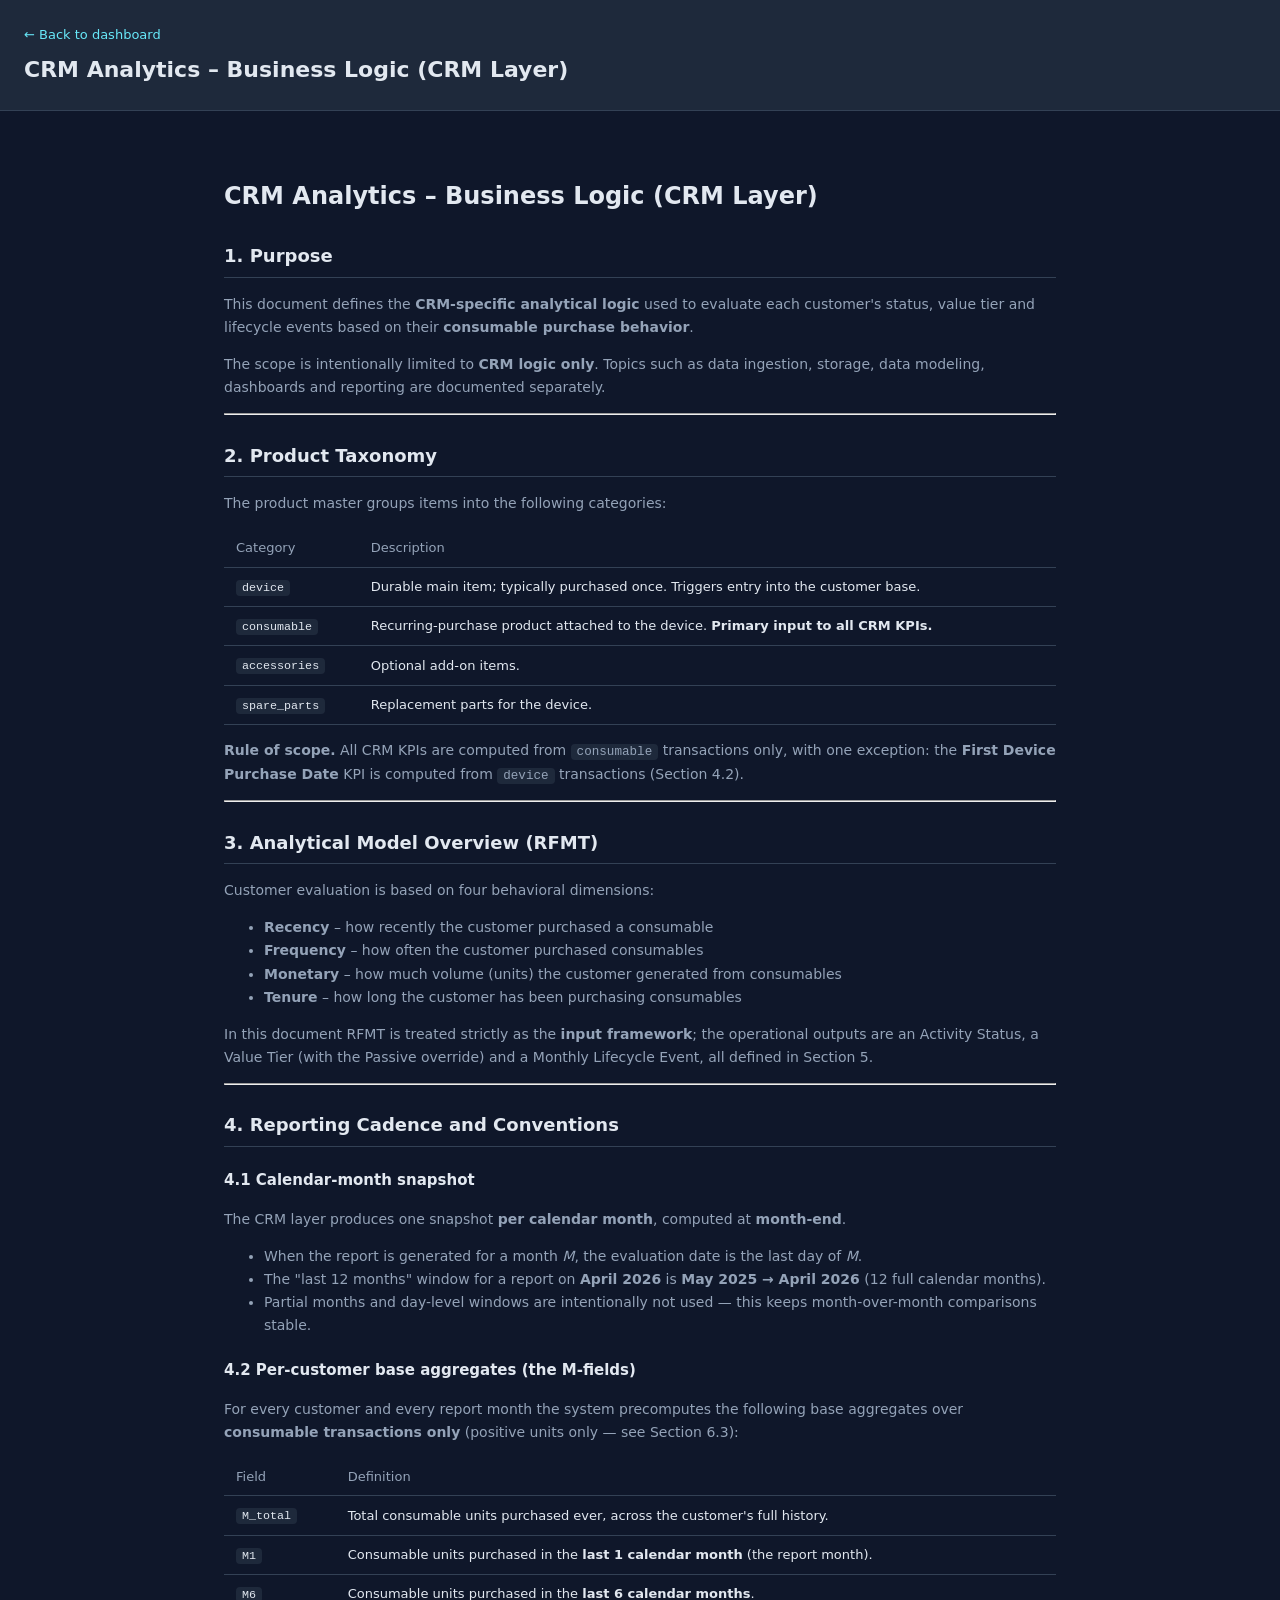
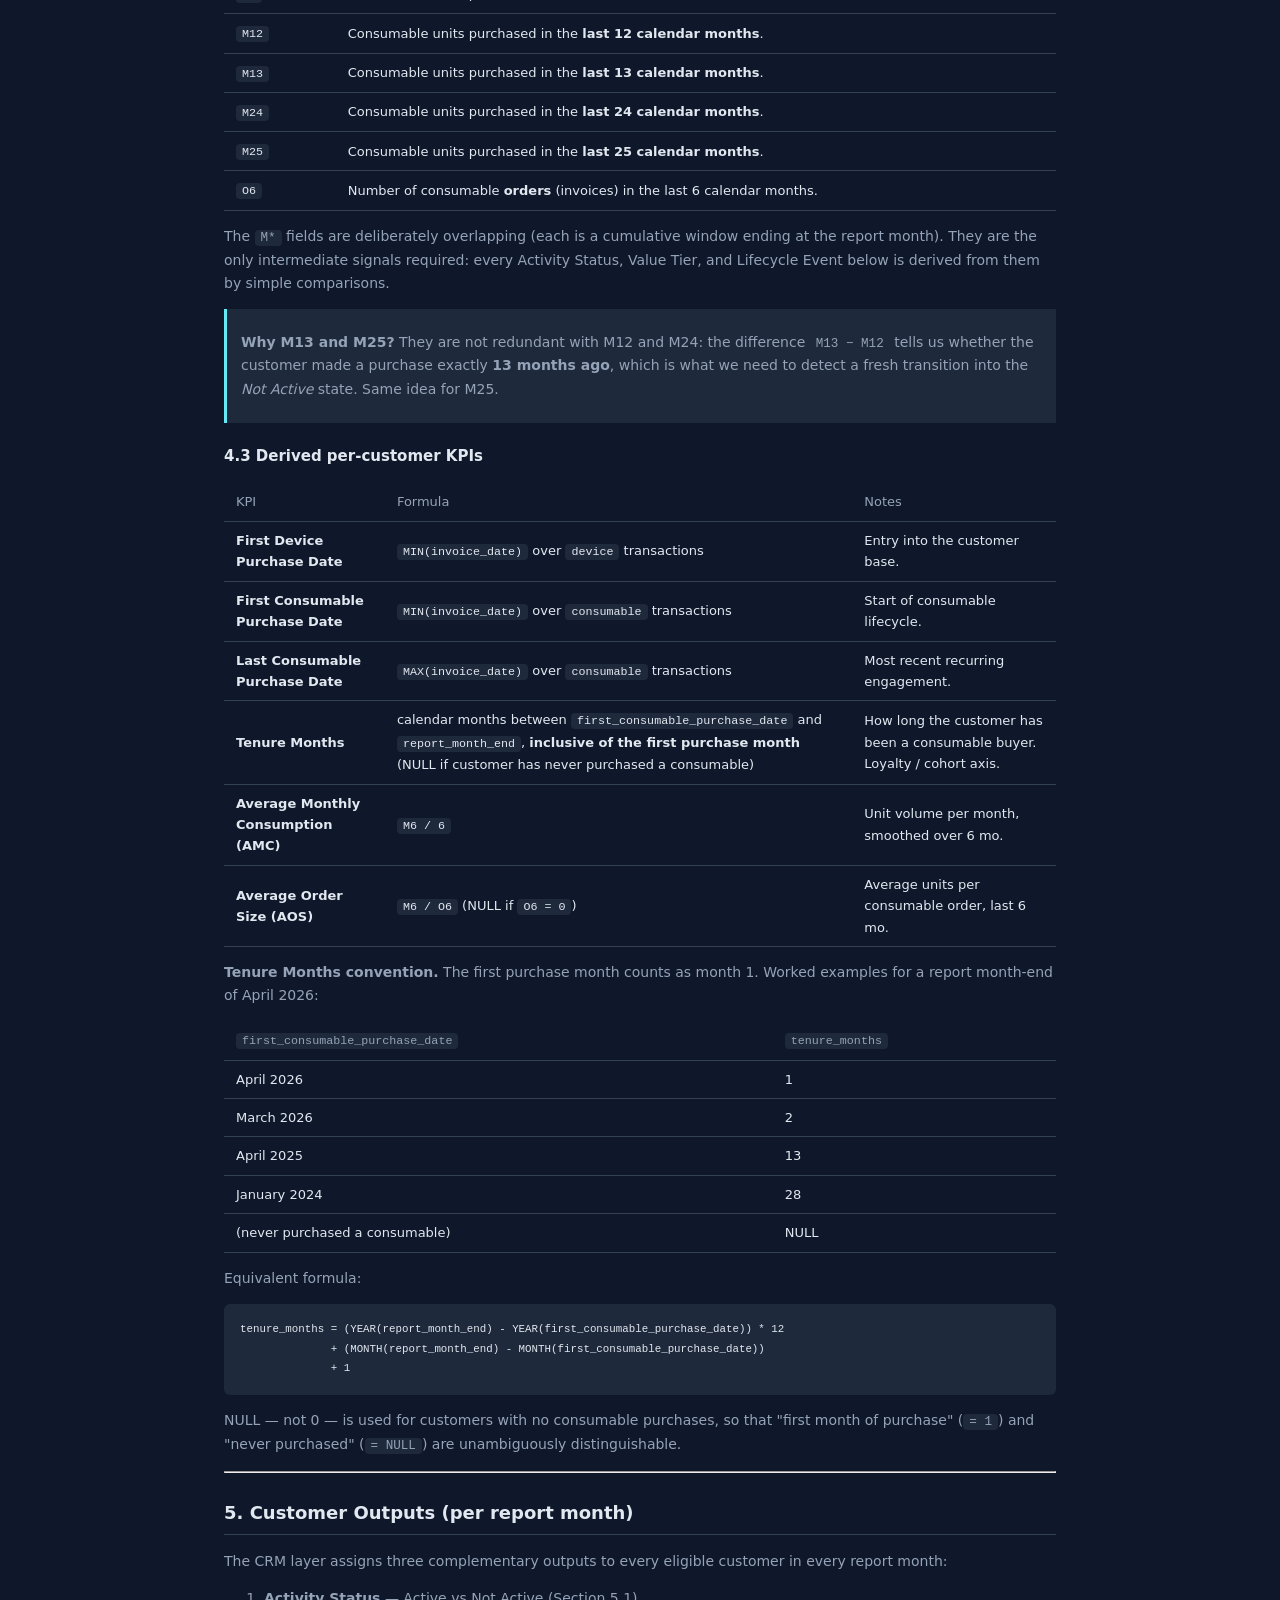
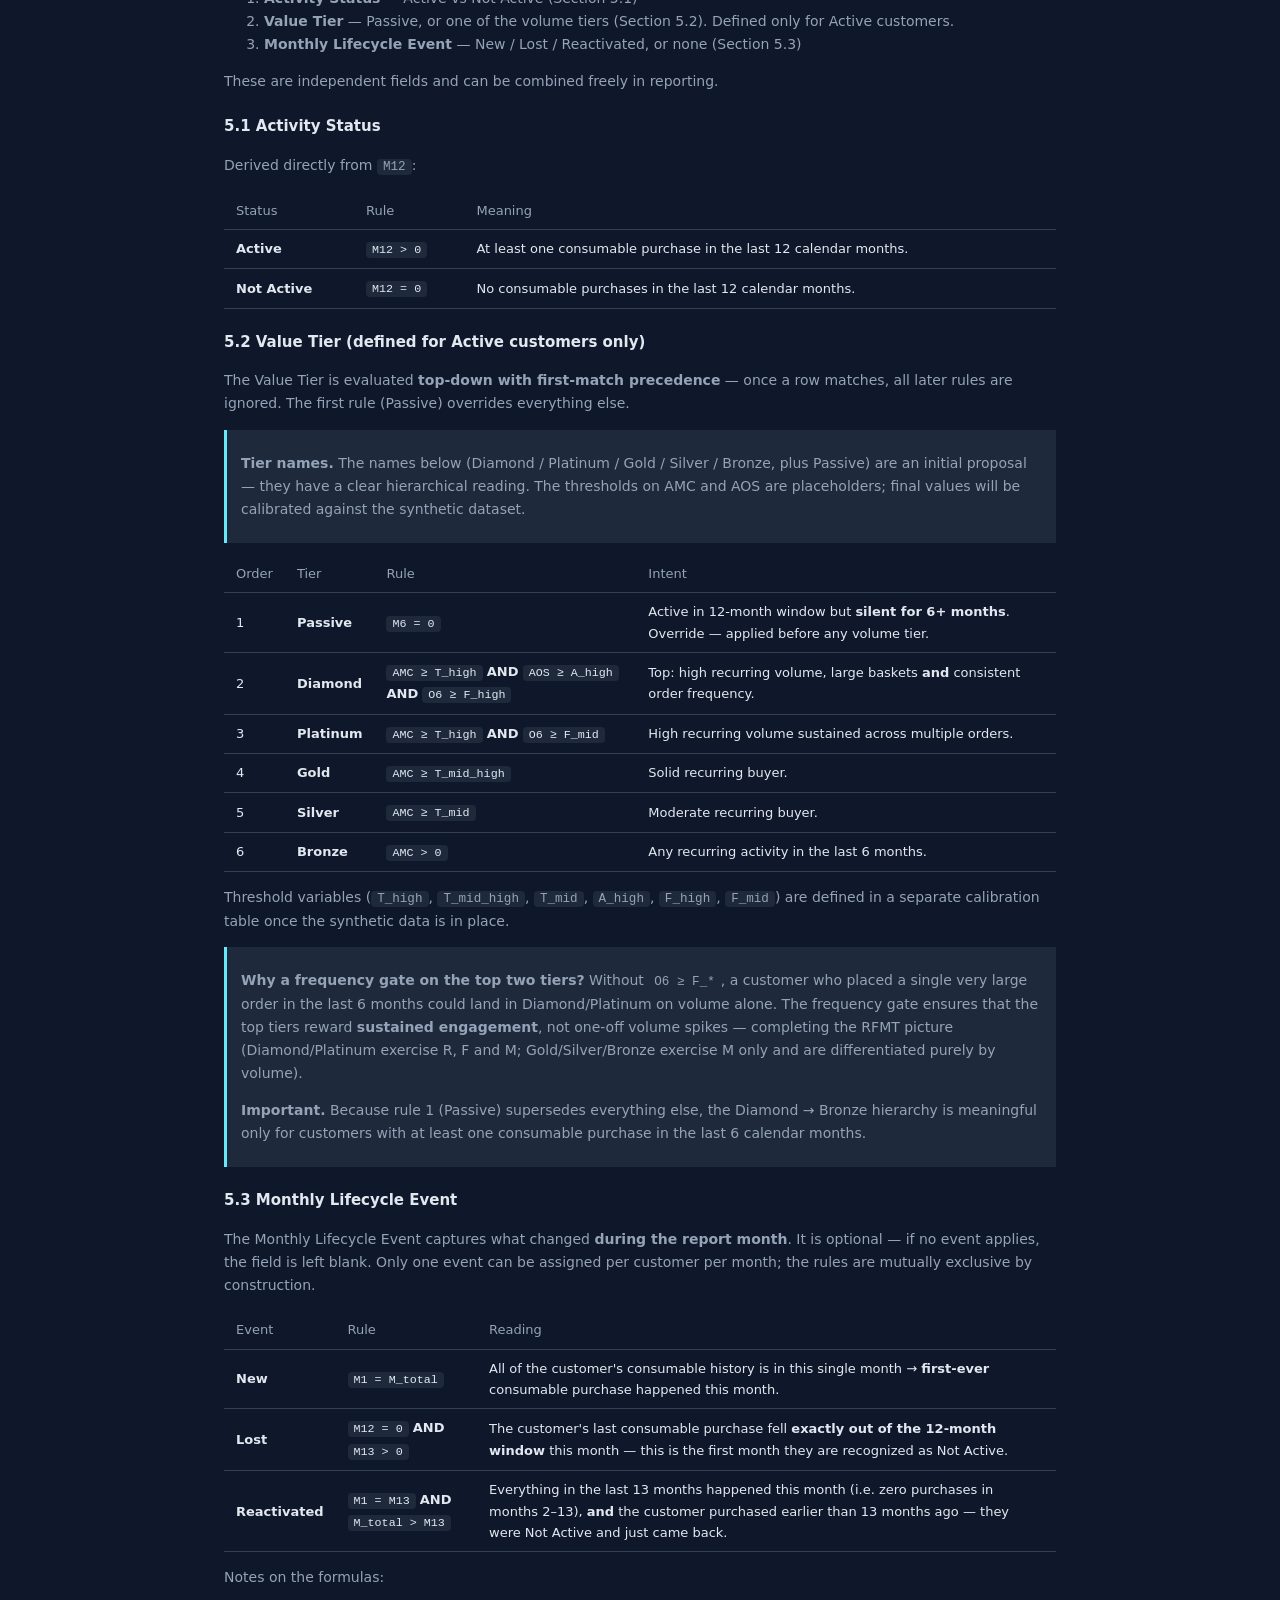
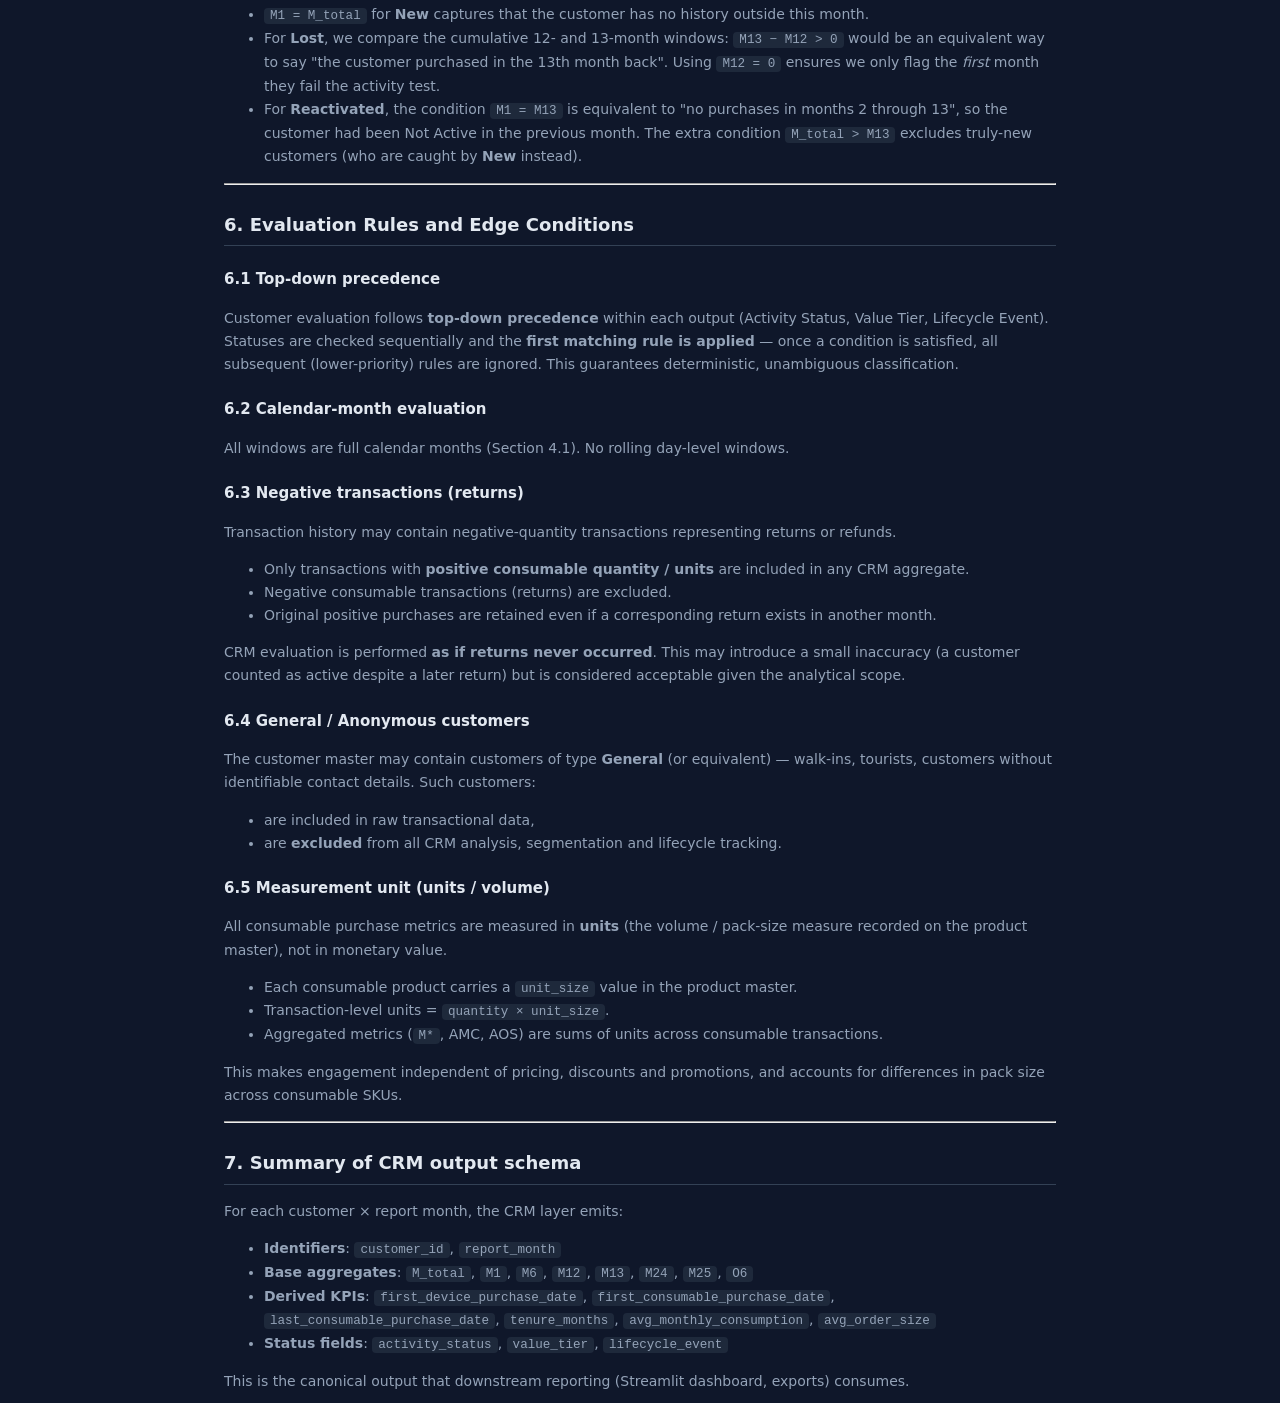
==== docs/specs/crm_calculation_logic.html @ df9268ca "site: replace Streamlit with a static GitHub Pages dashboard Reframes the showcase around a self-con" ====
<!doctype html>
<html lang="en">
<head>
<meta charset="utf-8">
<title>CRM Analytics – Business Logic (CRM Layer) — CRM Analytics Showcase</title>
<link rel="stylesheet" href="../assets/css/style.css">
</head>
<body class="docs-page">
<header class="docs-header">
  <a href="../index.html" class="back-link">&larr; Back to dashboard</a>
  <h1>CRM Analytics – Business Logic (CRM Layer)</h1>
</header>
<main class="docs-body">
<h1 id="crm-analytics-business-logic-crm-layer">CRM Analytics – Business Logic (CRM Layer)</h1>
<h2 id="1-purpose">1. Purpose</h2>
<p>This document defines the <strong>CRM-specific analytical logic</strong> used to evaluate each customer's status, value tier and lifecycle events based on their <strong>consumable purchase behavior</strong>.</p>
<p>The scope is intentionally limited to <strong>CRM logic only</strong>. Topics such as data ingestion, storage, data modeling, dashboards and reporting are documented separately.</p>
<hr />
<h2 id="2-product-taxonomy">2. Product Taxonomy</h2>
<p>The product master groups items into the following categories:</p>
<table>
<thead>
<tr>
<th>Category</th>
<th>Description</th>
</tr>
</thead>
<tbody>
<tr>
<td><code>device</code></td>
<td>Durable main item; typically purchased once. Triggers entry into the customer base.</td>
</tr>
<tr>
<td><code>consumable</code></td>
<td>Recurring-purchase product attached to the device. <strong>Primary input to all CRM KPIs.</strong></td>
</tr>
<tr>
<td><code>accessories</code></td>
<td>Optional add-on items.</td>
</tr>
<tr>
<td><code>spare_parts</code></td>
<td>Replacement parts for the device.</td>
</tr>
</tbody>
</table>
<p><strong>Rule of scope.</strong> All CRM KPIs are computed from <code>consumable</code> transactions only, with one exception: the <strong>First Device Purchase Date</strong> KPI is computed from <code>device</code> transactions (Section 4.2).</p>
<hr />
<h2 id="3-analytical-model-overview-rfmt">3. Analytical Model Overview (RFMT)</h2>
<p>Customer evaluation is based on four behavioral dimensions:</p>
<ul>
<li><strong>Recency</strong> – how recently the customer purchased a consumable</li>
<li><strong>Frequency</strong> – how often the customer purchased consumables</li>
<li><strong>Monetary</strong> – how much volume (units) the customer generated from consumables</li>
<li><strong>Tenure</strong> – how long the customer has been purchasing consumables</li>
</ul>
<p>In this document RFMT is treated strictly as the <strong>input framework</strong>; the operational outputs are an Activity Status, a Value Tier (with the Passive override) and a Monthly Lifecycle Event, all defined in Section 5.</p>
<hr />
<h2 id="4-reporting-cadence-and-conventions">4. Reporting Cadence and Conventions</h2>
<h3 id="41-calendar-month-snapshot">4.1 Calendar-month snapshot</h3>
<p>The CRM layer produces one snapshot <strong>per calendar month</strong>, computed at <strong>month-end</strong>.</p>
<ul>
<li>When the report is generated for a month <em>M</em>, the evaluation date is the last day of <em>M</em>.</li>
<li>The "last 12 months" window for a report on <strong>April 2026</strong> is <strong>May 2025 → April 2026</strong> (12 full calendar months).</li>
<li>Partial months and day-level windows are intentionally not used — this keeps month-over-month comparisons stable.</li>
</ul>
<h3 id="42-per-customer-base-aggregates-the-m-fields">4.2 Per-customer base aggregates (the M-fields)</h3>
<p>For every customer and every report month the system precomputes the following base aggregates over <strong>consumable transactions only</strong> (positive units only — see Section 6.3):</p>
<table>
<thead>
<tr>
<th>Field</th>
<th>Definition</th>
</tr>
</thead>
<tbody>
<tr>
<td><code>M_total</code></td>
<td>Total consumable units purchased ever, across the customer's full history.</td>
</tr>
<tr>
<td><code>M1</code></td>
<td>Consumable units purchased in the <strong>last 1 calendar month</strong> (the report month).</td>
</tr>
<tr>
<td><code>M6</code></td>
<td>Consumable units purchased in the <strong>last 6 calendar months</strong>.</td>
</tr>
<tr>
<td><code>M12</code></td>
<td>Consumable units purchased in the <strong>last 12 calendar months</strong>.</td>
</tr>
<tr>
<td><code>M13</code></td>
<td>Consumable units purchased in the <strong>last 13 calendar months</strong>.</td>
</tr>
<tr>
<td><code>M24</code></td>
<td>Consumable units purchased in the <strong>last 24 calendar months</strong>.</td>
</tr>
<tr>
<td><code>M25</code></td>
<td>Consumable units purchased in the <strong>last 25 calendar months</strong>.</td>
</tr>
<tr>
<td><code>O6</code></td>
<td>Number of consumable <strong>orders</strong> (invoices) in the last 6 calendar months.</td>
</tr>
</tbody>
</table>
<p>The <code>M*</code> fields are deliberately overlapping (each is a cumulative window ending at the report month). They are the only intermediate signals required: every Activity Status, Value Tier, and Lifecycle Event below is derived from them by simple comparisons.</p>
<blockquote>
<p><strong>Why M13 and M25?</strong> They are not redundant with M12 and M24: the difference <code>M13 − M12</code> tells us whether the customer made a purchase exactly <strong>13 months ago</strong>, which is what we need to detect a fresh transition into the <em>Not Active</em> state. Same idea for M25.</p>
</blockquote>
<h3 id="43-derived-per-customer-kpis">4.3 Derived per-customer KPIs</h3>
<table>
<thead>
<tr>
<th>KPI</th>
<th>Formula</th>
<th>Notes</th>
</tr>
</thead>
<tbody>
<tr>
<td><strong>First Device Purchase Date</strong></td>
<td><code>MIN(invoice_date)</code> over <code>device</code> transactions</td>
<td>Entry into the customer base.</td>
</tr>
<tr>
<td><strong>First Consumable Purchase Date</strong></td>
<td><code>MIN(invoice_date)</code> over <code>consumable</code> transactions</td>
<td>Start of consumable lifecycle.</td>
</tr>
<tr>
<td><strong>Last Consumable Purchase Date</strong></td>
<td><code>MAX(invoice_date)</code> over <code>consumable</code> transactions</td>
<td>Most recent recurring engagement.</td>
</tr>
<tr>
<td><strong>Tenure Months</strong></td>
<td>calendar months between <code>first_consumable_purchase_date</code> and <code>report_month_end</code>, <strong>inclusive of the first purchase month</strong> (NULL if customer has never purchased a consumable)</td>
<td>How long the customer has been a consumable buyer. Loyalty / cohort axis.</td>
</tr>
<tr>
<td><strong>Average Monthly Consumption (AMC)</strong></td>
<td><code>M6 / 6</code></td>
<td>Unit volume per month, smoothed over 6 mo.</td>
</tr>
<tr>
<td><strong>Average Order Size (AOS)</strong></td>
<td><code>M6 / O6</code> (NULL if <code>O6 = 0</code>)</td>
<td>Average units per consumable order, last 6 mo.</td>
</tr>
</tbody>
</table>
<p><strong>Tenure Months convention.</strong> The first purchase month counts as month 1. Worked examples for a report month-end of April 2026:</p>
<table>
<thead>
<tr>
<th><code>first_consumable_purchase_date</code></th>
<th><code>tenure_months</code></th>
</tr>
</thead>
<tbody>
<tr>
<td>April 2026</td>
<td>1</td>
</tr>
<tr>
<td>March 2026</td>
<td>2</td>
</tr>
<tr>
<td>April 2025</td>
<td>13</td>
</tr>
<tr>
<td>January 2024</td>
<td>28</td>
</tr>
<tr>
<td>(never purchased a consumable)</td>
<td>NULL</td>
</tr>
</tbody>
</table>
<p>Equivalent formula:</p>
<pre><code>tenure_months = (YEAR(report_month_end) - YEAR(first_consumable_purchase_date)) * 12
              + (MONTH(report_month_end) - MONTH(first_consumable_purchase_date))
              + 1
</code></pre>
<p>NULL — not 0 — is used for customers with no consumable purchases, so that "first month of purchase" (<code>= 1</code>) and "never purchased" (<code>= NULL</code>) are unambiguously distinguishable.</p>
<hr />
<h2 id="5-customer-outputs-per-report-month">5. Customer Outputs (per report month)</h2>
<p>The CRM layer assigns three complementary outputs to every eligible customer in every report month:</p>
<ol>
<li><strong>Activity Status</strong> — Active vs Not Active (Section 5.1)</li>
<li><strong>Value Tier</strong> — Passive, or one of the volume tiers (Section 5.2). Defined only for Active customers.</li>
<li><strong>Monthly Lifecycle Event</strong> — New / Lost / Reactivated, or none (Section 5.3)</li>
</ol>
<p>These are independent fields and can be combined freely in reporting.</p>
<h3 id="51-activity-status">5.1 Activity Status</h3>
<p>Derived directly from <code>M12</code>:</p>
<table>
<thead>
<tr>
<th>Status</th>
<th>Rule</th>
<th>Meaning</th>
</tr>
</thead>
<tbody>
<tr>
<td><strong>Active</strong></td>
<td><code>M12 &gt; 0</code></td>
<td>At least one consumable purchase in the last 12 calendar months.</td>
</tr>
<tr>
<td><strong>Not Active</strong></td>
<td><code>M12 = 0</code></td>
<td>No consumable purchases in the last 12 calendar months.</td>
</tr>
</tbody>
</table>
<h3 id="52-value-tier-defined-for-active-customers-only">5.2 Value Tier (defined for Active customers only)</h3>
<p>The Value Tier is evaluated <strong>top-down with first-match precedence</strong> — once a row matches, all later rules are ignored. The first rule (Passive) overrides everything else.</p>
<blockquote>
<p><strong>Tier names.</strong> The names below (Diamond / Platinum / Gold / Silver / Bronze, plus Passive) are an initial proposal — they have a clear hierarchical reading. The thresholds on AMC and AOS are placeholders; final values will be calibrated against the synthetic dataset.</p>
</blockquote>
<table>
<thead>
<tr>
<th>Order</th>
<th>Tier</th>
<th>Rule</th>
<th>Intent</th>
</tr>
</thead>
<tbody>
<tr>
<td>1</td>
<td><strong>Passive</strong></td>
<td><code>M6 = 0</code></td>
<td>Active in 12-month window but <strong>silent for 6+ months</strong>. Override — applied before any volume tier.</td>
</tr>
<tr>
<td>2</td>
<td><strong>Diamond</strong></td>
<td><code>AMC ≥ T_high</code> <strong>AND</strong> <code>AOS ≥ A_high</code> <strong>AND</strong> <code>O6 ≥ F_high</code></td>
<td>Top: high recurring volume, large baskets <strong>and</strong> consistent order frequency.</td>
</tr>
<tr>
<td>3</td>
<td><strong>Platinum</strong></td>
<td><code>AMC ≥ T_high</code> <strong>AND</strong> <code>O6 ≥ F_mid</code></td>
<td>High recurring volume sustained across multiple orders.</td>
</tr>
<tr>
<td>4</td>
<td><strong>Gold</strong></td>
<td><code>AMC ≥ T_mid_high</code></td>
<td>Solid recurring buyer.</td>
</tr>
<tr>
<td>5</td>
<td><strong>Silver</strong></td>
<td><code>AMC ≥ T_mid</code></td>
<td>Moderate recurring buyer.</td>
</tr>
<tr>
<td>6</td>
<td><strong>Bronze</strong></td>
<td><code>AMC &gt; 0</code></td>
<td>Any recurring activity in the last 6 months.</td>
</tr>
</tbody>
</table>
<p>Threshold variables (<code>T_high</code>, <code>T_mid_high</code>, <code>T_mid</code>, <code>A_high</code>, <code>F_high</code>, <code>F_mid</code>) are defined in a separate calibration table once the synthetic data is in place.</p>
<blockquote>
<p><strong>Why a frequency gate on the top two tiers?</strong> Without <code>O6 ≥ F_*</code>, a customer who placed a single very large order in the last 6 months could land in Diamond/Platinum on volume alone. The frequency gate ensures that the top tiers reward <strong>sustained engagement</strong>, not one-off volume spikes — completing the RFMT picture (Diamond/Platinum exercise R, F and M; Gold/Silver/Bronze exercise M only and are differentiated purely by volume).</p>
<p><strong>Important.</strong> Because rule 1 (Passive) supersedes everything else, the Diamond → Bronze hierarchy is meaningful only for customers with at least one consumable purchase in the last 6 calendar months.</p>
</blockquote>
<h3 id="53-monthly-lifecycle-event">5.3 Monthly Lifecycle Event</h3>
<p>The Monthly Lifecycle Event captures what changed <strong>during the report month</strong>. It is optional — if no event applies, the field is left blank. Only one event can be assigned per customer per month; the rules are mutually exclusive by construction.</p>
<table>
<thead>
<tr>
<th>Event</th>
<th>Rule</th>
<th>Reading</th>
</tr>
</thead>
<tbody>
<tr>
<td><strong>New</strong></td>
<td><code>M1 = M_total</code></td>
<td>All of the customer's consumable history is in this single month → <strong>first-ever</strong> consumable purchase happened this month.</td>
</tr>
<tr>
<td><strong>Lost</strong></td>
<td><code>M12 = 0</code> <strong>AND</strong> <code>M13 &gt; 0</code></td>
<td>The customer's last consumable purchase fell <strong>exactly out of the 12-month window</strong> this month — this is the first month they are recognized as Not Active.</td>
</tr>
<tr>
<td><strong>Reactivated</strong></td>
<td><code>M1 = M13</code> <strong>AND</strong> <code>M_total &gt; M13</code></td>
<td>Everything in the last 13 months happened this month (i.e. zero purchases in months 2–13), <strong>and</strong> the customer purchased earlier than 13 months ago — they were Not Active and just came back.</td>
</tr>
</tbody>
</table>
<p>Notes on the formulas:</p>
<ul>
<li><code>M1 = M_total</code> for <strong>New</strong> captures that the customer has no history outside this month.</li>
<li>For <strong>Lost</strong>, we compare the cumulative 12- and 13-month windows: <code>M13 − M12 &gt; 0</code> would be an equivalent way to say "the customer purchased in the 13th month back". Using <code>M12 = 0</code> ensures we only flag the <em>first</em> month they fail the activity test.</li>
<li>For <strong>Reactivated</strong>, the condition <code>M1 = M13</code> is equivalent to "no purchases in months 2 through 13", so the customer had been Not Active in the previous month. The extra condition <code>M_total &gt; M13</code> excludes truly-new customers (who are caught by <strong>New</strong> instead).</li>
</ul>
<hr />
<h2 id="6-evaluation-rules-and-edge-conditions">6. Evaluation Rules and Edge Conditions</h2>
<h3 id="61-top-down-precedence">6.1 Top-down precedence</h3>
<p>Customer evaluation follows <strong>top-down precedence</strong> within each output (Activity Status, Value Tier, Lifecycle Event). Statuses are checked sequentially and the <strong>first matching rule is applied</strong> — once a condition is satisfied, all subsequent (lower-priority) rules are ignored. This guarantees deterministic, unambiguous classification.</p>
<h3 id="62-calendar-month-evaluation">6.2 Calendar-month evaluation</h3>
<p>All windows are full calendar months (Section 4.1). No rolling day-level windows.</p>
<h3 id="63-negative-transactions-returns">6.3 Negative transactions (returns)</h3>
<p>Transaction history may contain negative-quantity transactions representing returns or refunds.</p>
<ul>
<li>Only transactions with <strong>positive consumable quantity / units</strong> are included in any CRM aggregate.</li>
<li>Negative consumable transactions (returns) are excluded.</li>
<li>Original positive purchases are retained even if a corresponding return exists in another month.</li>
</ul>
<p>CRM evaluation is performed <strong>as if returns never occurred</strong>. This may introduce a small inaccuracy (a customer counted as active despite a later return) but is considered acceptable given the analytical scope.</p>
<h3 id="64-general-anonymous-customers">6.4 General / Anonymous customers</h3>
<p>The customer master may contain customers of type <strong>General</strong> (or equivalent) — walk-ins, tourists, customers without identifiable contact details. Such customers:</p>
<ul>
<li>are included in raw transactional data,</li>
<li>are <strong>excluded</strong> from all CRM analysis, segmentation and lifecycle tracking.</li>
</ul>
<h3 id="65-measurement-unit-units-volume">6.5 Measurement unit (units / volume)</h3>
<p>All consumable purchase metrics are measured in <strong>units</strong> (the volume / pack-size measure recorded on the product master), not in monetary value.</p>
<ul>
<li>Each consumable product carries a <code>unit_size</code> value in the product master.</li>
<li>Transaction-level units = <code>quantity × unit_size</code>.</li>
<li>Aggregated metrics (<code>M*</code>, AMC, AOS) are sums of units across consumable transactions.</li>
</ul>
<p>This makes engagement independent of pricing, discounts and promotions, and accounts for differences in pack size across consumable SKUs.</p>
<hr />
<h2 id="7-summary-of-crm-output-schema">7. Summary of CRM output schema</h2>
<p>For each customer × report month, the CRM layer emits:</p>
<ul>
<li><strong>Identifiers</strong>: <code>customer_id</code>, <code>report_month</code></li>
<li><strong>Base aggregates</strong>: <code>M_total</code>, <code>M1</code>, <code>M6</code>, <code>M12</code>, <code>M13</code>, <code>M24</code>, <code>M25</code>, <code>O6</code></li>
<li><strong>Derived KPIs</strong>: <code>first_device_purchase_date</code>, <code>first_consumable_purchase_date</code>, <code>last_consumable_purchase_date</code>, <code>tenure_months</code>, <code>avg_monthly_consumption</code>, <code>avg_order_size</code></li>
<li><strong>Status fields</strong>: <code>activity_status</code>, <code>value_tier</code>, <code>lifecycle_event</code></li>
</ul>
<p>This is the canonical output that downstream reporting (Streamlit dashboard, exports) consumes.</p>
</main>
</body>
</html>
---- docs/assets/css/style.css ----
/* CRM Analytics Showcase — minimal dark theme. */

:root {
  --bg:        #0F172A;
  --bg-2:      #1E293B;
  --bg-3:      #334155;
  --text:      #E2E8F0;
  --text-dim:  #94A3B8;
  --text-muted:#64748B;
  --accent:    #67E8F9;
  --border:    #334155;
  --hover:     #1E293B;

  --tier-diamond:  #67E8F9;
  --tier-platinum: #94A3B8;
  --tier-gold:     #FBBF24;
  --tier-silver:   #CBD5E1;
  --tier-bronze:   #D97706;
  --tier-passive:  #6B7280;
}

* { box-sizing: border-box; }

html, body {
  margin: 0;
  padding: 0;
  background: var(--bg);
  color: var(--text);
  font-family: 'Inter', -apple-system, BlinkMacSystemFont, 'Segoe UI', system-ui, sans-serif;
  font-size: 14px;
  line-height: 1.5;
}

a       { color: var(--accent); text-decoration: none; }
a:hover { text-decoration: underline; }
code    { background: var(--bg-2); padding: 1px 6px; border-radius: 4px; font-size: 0.9em; }

/* ============================================================ header */
.page-header {
  background: var(--bg-2);
  border-bottom: 1px solid var(--border);
  padding: 18px 0;
}
.header-inner {
  max-width: 1280px;
  margin: 0 auto;
  padding: 0 24px;
  display: flex;
  align-items: flex-start;
  justify-content: space-between;
  gap: 24px;
  flex-wrap: wrap;
}
.page-header h1 {
  margin: 0 0 4px 0;
  font-size: 22px;
  font-weight: 600;
}
.tagline {
  margin: 0;
  color: var(--text-dim);
  font-size: 13px;
  max-width: 640px;
}
.header-nav {
  display: flex;
  gap: 18px;
  flex-wrap: wrap;
  font-size: 13px;
}

/* ============================================================ container */
.container {
  max-width: 1280px;
  margin: 0 auto;
  padding: 24px;
}

/* ============================================================ intro */
.intro {
  background: var(--bg-2);
  padding: 20px 24px;
  border-radius: 8px;
  border: 1px solid var(--border);
  margin-bottom: 24px;
}
.intro h2 {
  margin: 0 0 10px 0;
  font-size: 16px;
  color: var(--text);
}
.intro p, .intro li {
  color: var(--text-dim);
  font-size: 13px;
}
.intro ul {
  margin: 8px 0 8px 18px;
  padding: 0;
}
.intro li {
  margin: 4px 0;
}
.intro strong {
  color: var(--text);
}
.intro em {
  color: var(--accent);
  font-style: normal;
  font-weight: 500;
}

/* ============================================================ month bar */
.month-bar {
  display: flex;
  align-items: center;
  gap: 12px;
  margin-bottom: 16px;
  padding: 12px 16px;
  background: var(--bg-2);
  border-radius: 8px;
  border: 1px solid var(--border);
}
.month-bar label {
  font-size: 13px;
  color: var(--text-dim);
}
.month-bar select {
  background: var(--bg);
  color: var(--text);
  border: 1px solid var(--border);
  padding: 6px 10px;
  border-radius: 6px;
  font-size: 13px;
  cursor: pointer;
}
.month-meta {
  margin-left: auto;
  color: var(--text-muted);
  font-size: 12px;
}

/* ============================================================ tabs */
.tab-bar {
  display: flex;
  gap: 0;
  border-bottom: 1px solid var(--border);
  margin-bottom: 20px;
}
.tab-btn {
  background: none;
  border: none;
  border-bottom: 2px solid transparent;
  color: var(--text-dim);
  padding: 12px 20px;
  font-size: 14px;
  cursor: pointer;
  font-family: inherit;
  transition: color 0.15s, border-color 0.15s;
}
.tab-btn:hover {
  color: var(--text);
}
.tab-btn.active {
  color: var(--accent);
  border-bottom-color: var(--accent);
}

.tab-panel {
  display: none;
}
.tab-panel.active {
  display: block;
}

/* ============================================================ KPI cards */
.kpi-grid {
  display: grid;
  grid-template-columns: repeat(auto-fit, minmax(220px, 1fr));
  gap: 16px;
  margin-bottom: 24px;
}
.kpi-card {
  background: var(--bg-2);
  border: 1px solid var(--border);
  border-radius: 8px;
  padding: 16px 20px;
}
.kpi-label {
  color: var(--text-dim);
  font-size: 12px;
  text-transform: uppercase;
  letter-spacing: 0.05em;
}
.kpi-value {
  margin-top: 6px;
  font-size: 28px;
  font-weight: 600;
  color: var(--text);
  font-variant-numeric: tabular-nums;
}
.kpi-sub {
  margin-top: 4px;
  color: var(--text-muted);
  font-size: 12px;
}

/* ============================================================ chart cards */
.chart-row {
  display: grid;
  grid-template-columns: repeat(auto-fit, minmax(420px, 1fr));
  gap: 16px;
  margin-bottom: 24px;
}
.chart-card {
  background: var(--bg-2);
  border: 1px solid var(--border);
  border-radius: 8px;
  padding: 16px 20px;
  margin-bottom: 16px;
}
.chart-card h3 {
  margin: 0 0 12px 0;
  font-size: 14px;
  font-weight: 600;
  color: var(--text);
}
.chart {
  width: 100%;
  height: 360px;
}
.chart.tall {
  height: 480px;
}

/* ============================================================ table */
.table-card {
  background: var(--bg-2);
  border: 1px solid var(--border);
  border-radius: 8px;
  padding: 16px 20px;
  margin-bottom: 16px;
}
.table-card.scroll {
  overflow-x: auto;
  padding: 0;
}
.table-card h3 {
  margin: 0 0 12px 0;
  font-size: 14px;
  font-weight: 600;
}
.data-table {
  width: 100%;
  border-collapse: collapse;
  font-size: 13px;
  font-variant-numeric: tabular-nums;
}
.data-table th,
.data-table td {
  text-align: left;
  padding: 10px 14px;
  border-bottom: 1px solid var(--border);
}
.data-table th {
  font-weight: 500;
  color: var(--text-dim);
  background: var(--bg-2);
  position: sticky;
  top: 0;
  z-index: 1;
}
.data-table tbody tr:hover {
  background: var(--hover);
}
.data-table .num {
  text-align: right;
}
.tier-pill {
  display: inline-block;
  padding: 2px 8px;
  border-radius: 999px;
  font-size: 11px;
  font-weight: 500;
  color: #0F172A;
}
.tier-pill[data-tier="Diamond"]  { background: var(--tier-diamond); }
.tier-pill[data-tier="Platinum"] { background: var(--tier-platinum); }
.tier-pill[data-tier="Gold"]     { background: var(--tier-gold); }
.tier-pill[data-tier="Silver"]   { background: var(--tier-silver); }
.tier-pill[data-tier="Bronze"]   { background: var(--tier-bronze); color: #fff; }
.tier-pill[data-tier="Passive"]  { background: var(--tier-passive); color: #fff; }
.event-pill {
  display: inline-block;
  padding: 2px 8px;
  border-radius: 999px;
  font-size: 11px;
  font-weight: 500;
  color: #fff;
}
.event-pill[data-event="New"]         { background: #22C55E; }
.event-pill[data-event="Lost"]        { background: #EF4444; }
.event-pill[data-event="Reactivated"] { background: #3B82F6; }

/* ============================================================ filters */
.filter-bar {
  display: grid;
  grid-template-columns: repeat(auto-fit, minmax(220px, 1fr));
  gap: 16px;
  margin-bottom: 12px;
  padding: 16px 20px;
  background: var(--bg-2);
  border: 1px solid var(--border);
  border-radius: 8px;
}
.filter label {
  display: block;
  font-size: 12px;
  text-transform: uppercase;
  letter-spacing: 0.05em;
  color: var(--text-dim);
  margin-bottom: 8px;
}
.chip-set {
  display: flex;
  flex-wrap: wrap;
  gap: 6px;
}
.chip {
  background: var(--bg);
  color: var(--text-dim);
  border: 1px solid var(--border);
  padding: 4px 10px;
  border-radius: 999px;
  font-size: 12px;
  cursor: pointer;
  user-select: none;
  transition: all 0.15s;
}
.chip:hover {
  color: var(--text);
  border-color: var(--accent);
}
.chip.on {
  background: var(--accent);
  color: #0F172A;
  border-color: var(--accent);
  font-weight: 500;
}

.filter-meta {
  font-size: 13px;
  color: var(--text-dim);
  margin: 12px 0;
}
.filter-meta #filter-count {
  color: var(--text);
  font-weight: 600;
}
.link-btn {
  background: none;
  border: none;
  color: var(--accent);
  cursor: pointer;
  font-size: 13px;
  padding: 0;
  font-family: inherit;
}
.link-btn:hover {
  text-decoration: underline;
}

/* ============================================================ pager */
.pager {
  display: flex;
  align-items: center;
  justify-content: center;
  gap: 16px;
  margin: 12px 0;
  font-size: 13px;
  color: var(--text-dim);
}
.pager button {
  background: var(--bg-2);
  color: var(--text);
  border: 1px solid var(--border);
  padding: 6px 14px;
  border-radius: 6px;
  cursor: pointer;
  font-size: 14px;
}
.pager button:disabled {
  opacity: 0.4;
  cursor: not-allowed;
}

/* ============================================================ footer */
.page-footer {
  border-top: 1px solid var(--border);
  background: var(--bg-2);
  padding: 16px 24px;
  font-size: 12px;
  color: var(--text-muted);
  display: flex;
  justify-content: space-between;
  flex-wrap: wrap;
  gap: 12px;
  margin-top: 40px;
}
.page-footer code {
  background: var(--bg);
}

/* ============================================================ docs spec pages */
.docs-page {
  background: var(--bg);
  color: var(--text);
}
.docs-header {
  background: var(--bg-2);
  padding: 24px;
  border-bottom: 1px solid var(--border);
}
.docs-header h1 {
  margin: 8px 0 0 0;
  font-size: 22px;
}
.back-link {
  font-size: 13px;
}
.docs-body {
  max-width: 880px;
  margin: 0 auto;
  padding: 32px 24px;
  line-height: 1.65;
}
.docs-body h1, .docs-body h2, .docs-body h3 {
  color: var(--text);
  margin-top: 1.4em;
}
.docs-body h1 { font-size: 24px; }
.docs-body h2 { font-size: 18px; border-bottom: 1px solid var(--border); padding-bottom: 6px; }
.docs-body h3 { font-size: 15px; }
.docs-body p, .docs-body li { color: var(--text-dim); }
.docs-body code { background: var(--bg-2); }
.docs-body pre {
  background: var(--bg-2);
  padding: 16px;
  border-radius: 6px;
  overflow-x: auto;
  font-size: 12px;
}
.docs-body pre code { background: transparent; padding: 0; }
.docs-body table {
  border-collapse: collapse;
  width: 100%;
  font-size: 13px;
  margin: 12px 0;
}
.docs-body th,
.docs-body td {
  text-align: left;
  padding: 8px 12px;
  border-bottom: 1px solid var(--border);
}
.docs-body th {
  color: var(--text-dim);
  font-weight: 500;
}
.docs-body blockquote {
  border-left: 3px solid var(--accent);
  margin: 12px 0;
  padding: 8px 14px;
  background: var(--bg-2);
  color: var(--text-dim);
}

/* ============================================================ small screens */
@media (max-width: 720px) {
  .header-inner { flex-direction: column; }
  .chart { height: 320px; }
  .chart.tall { height: 400px; }
  .kpi-grid { grid-template-columns: 1fr 1fr; }
}
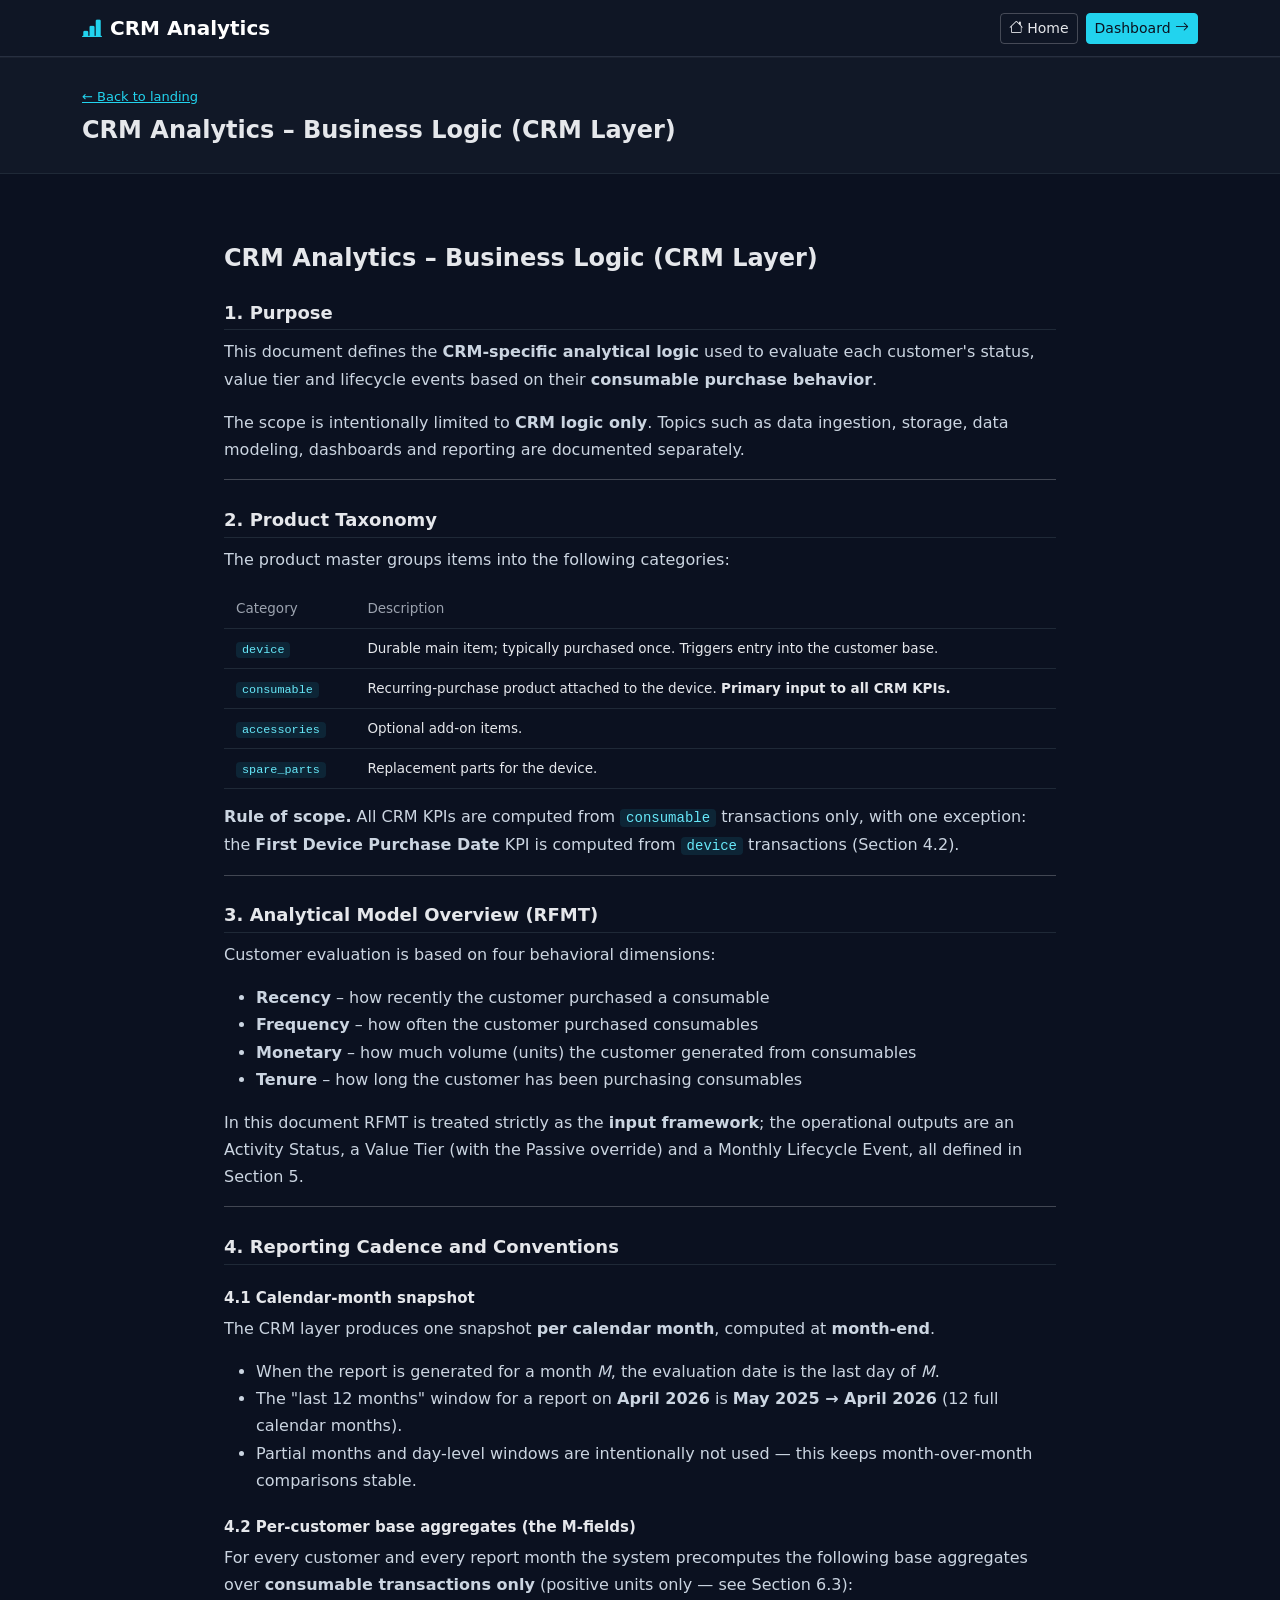
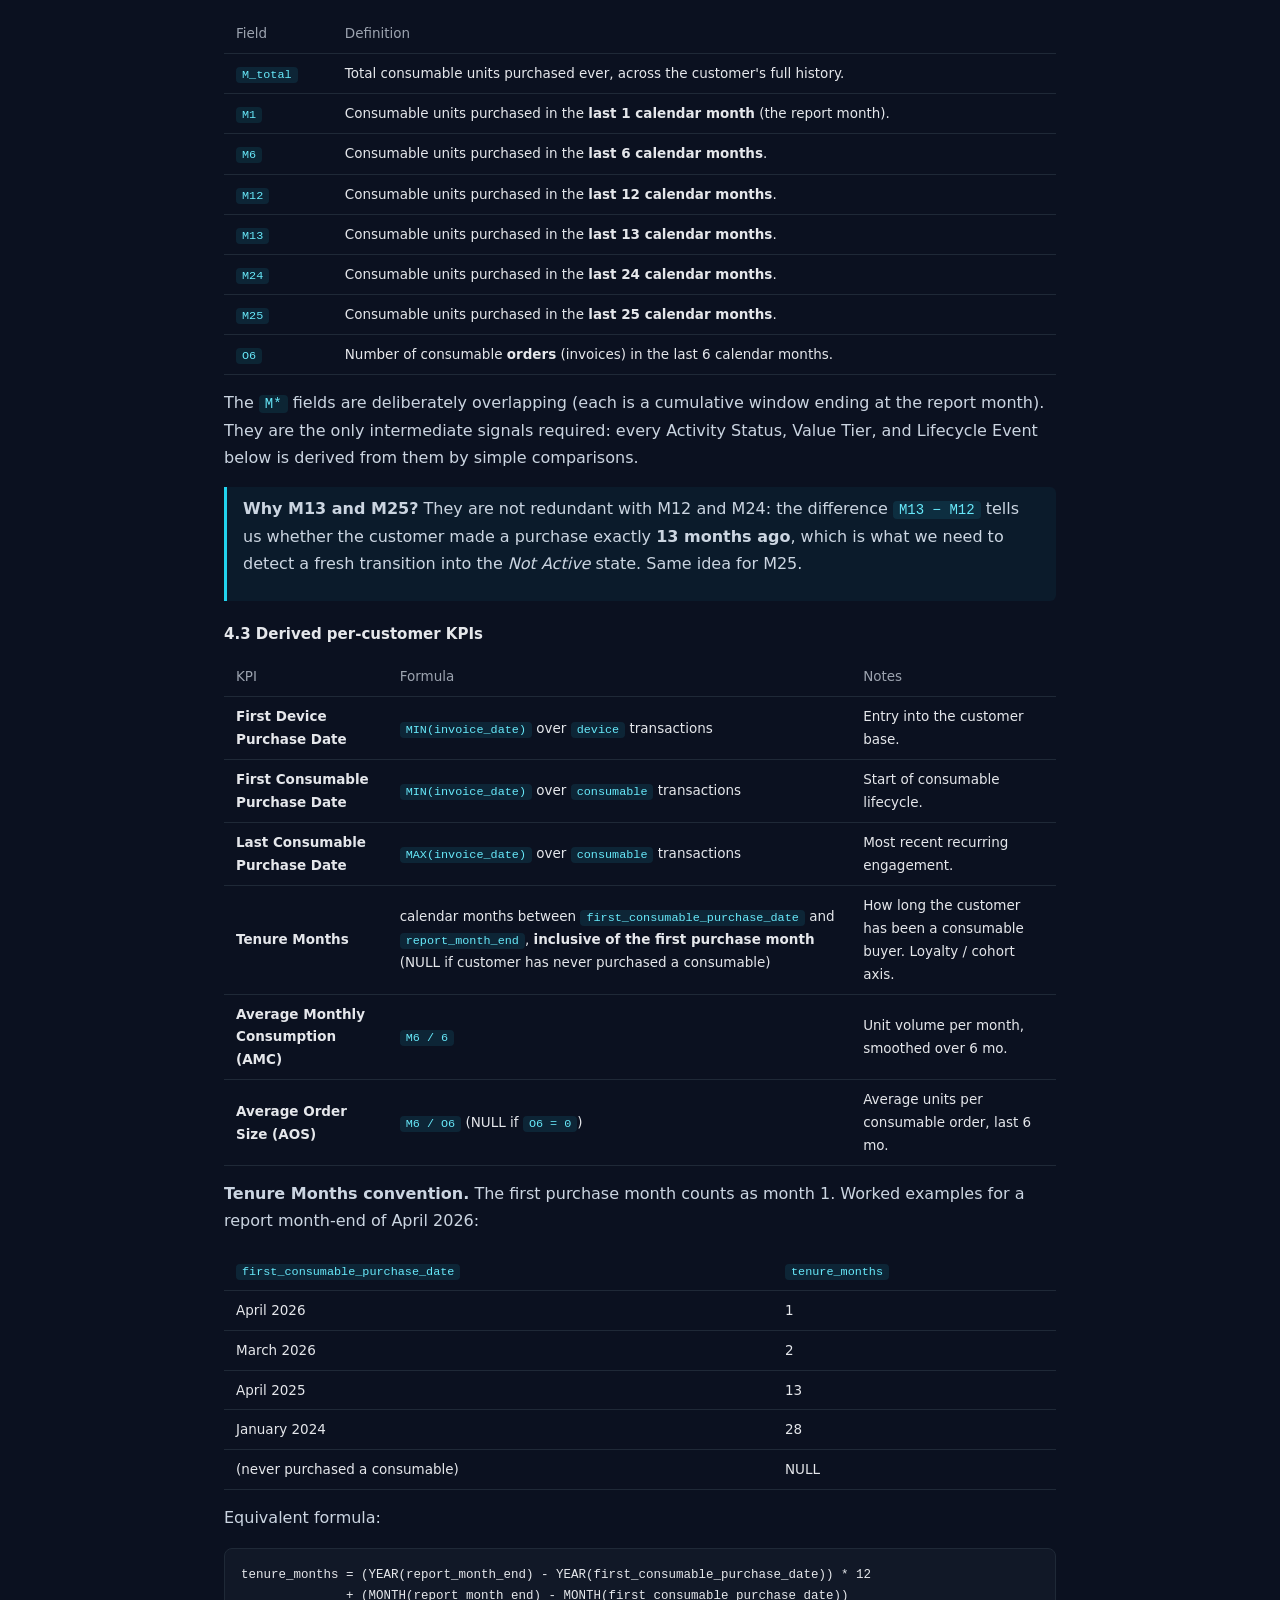
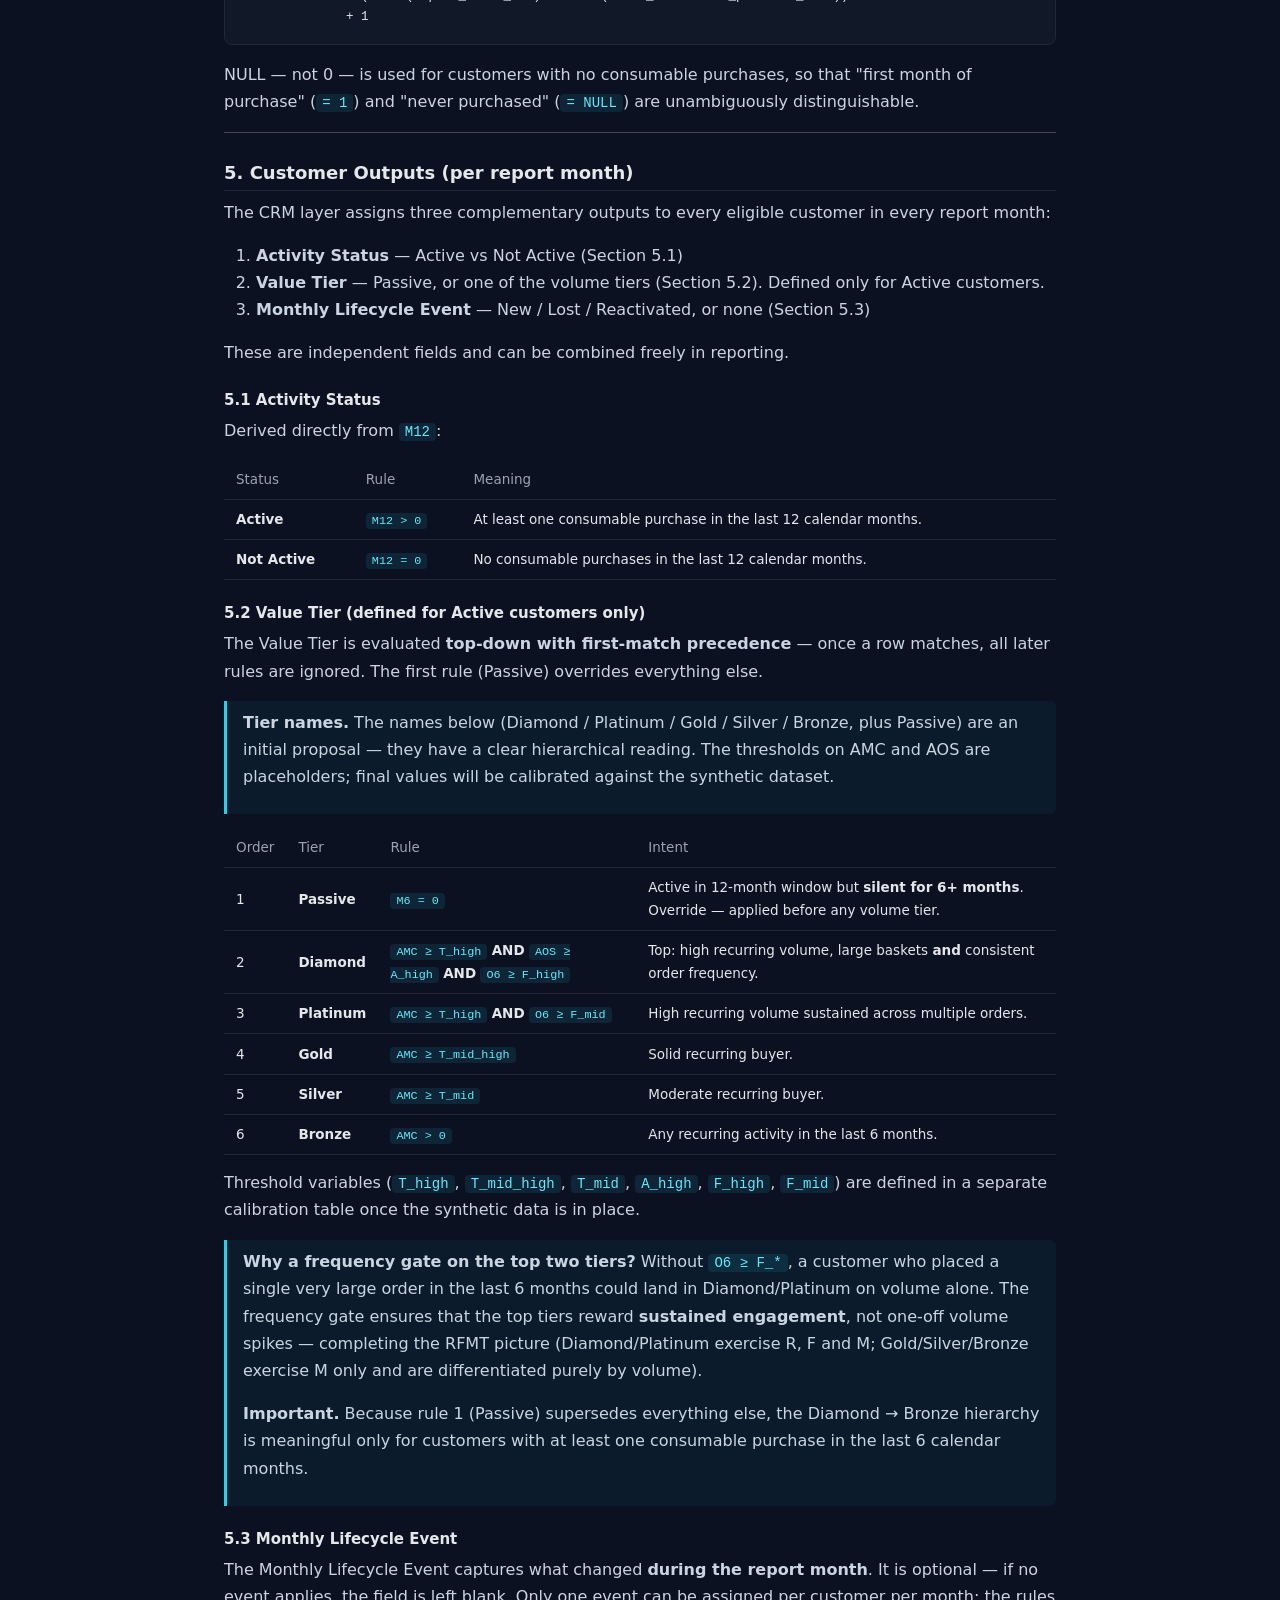
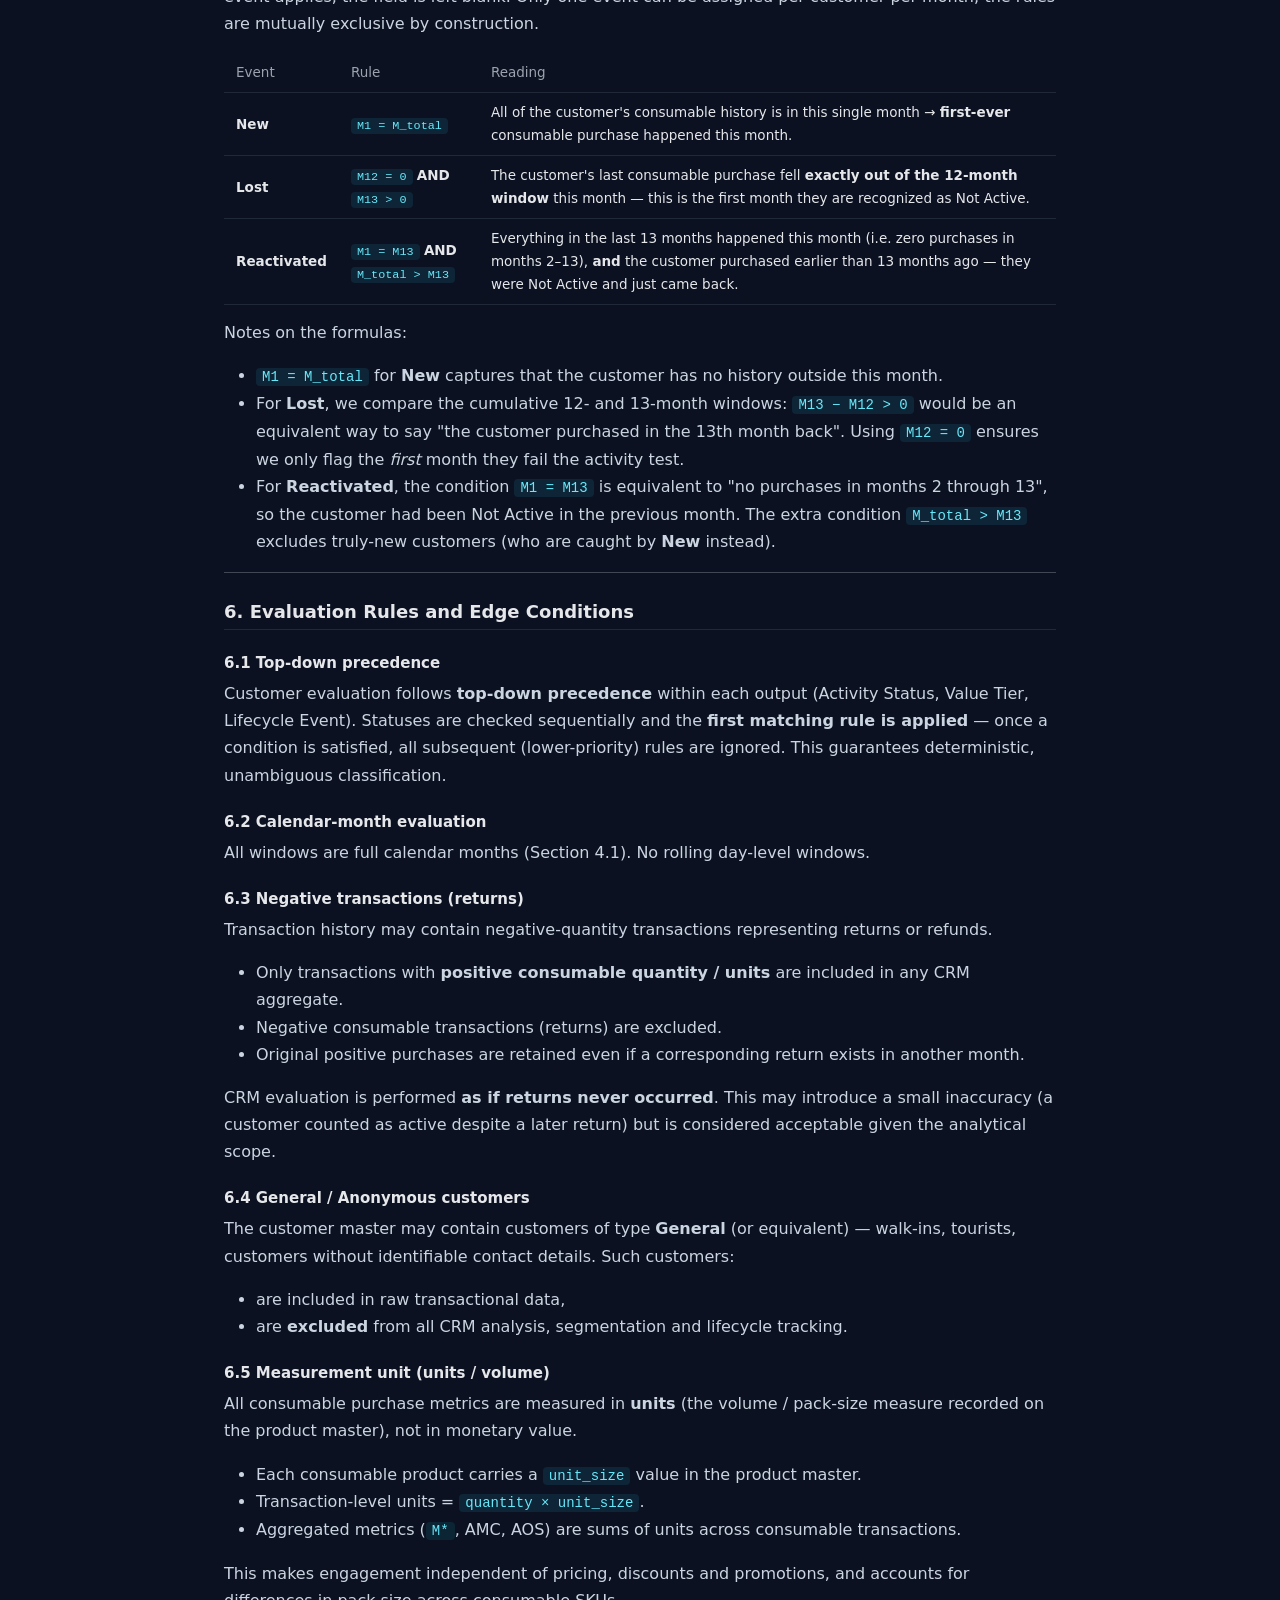
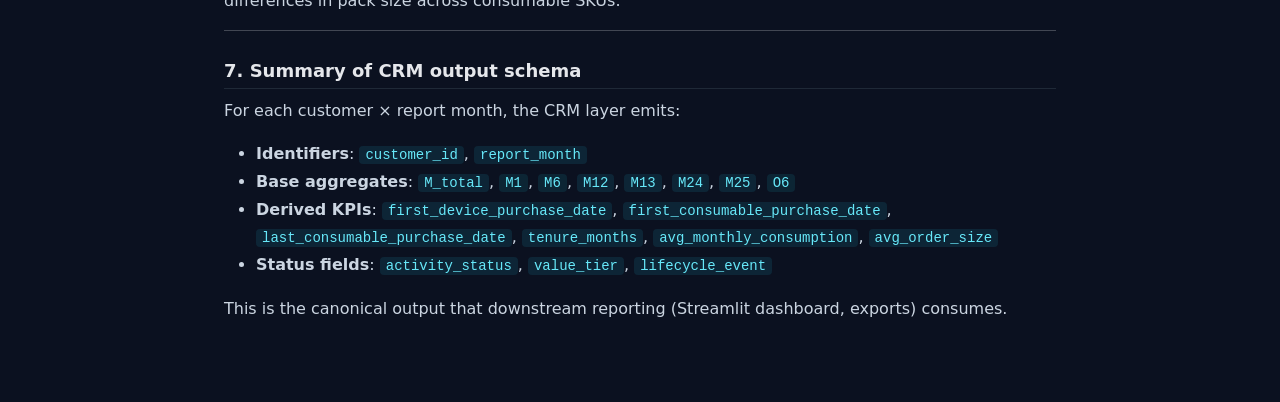
==== commit 352800e1: "site: SaaS-style redesign with Bootstrap 5 (landing + dashboard split) Reframes the showcase around " ====
--- a/docs/specs/crm_calculation_logic.html
+++ b/docs/specs/crm_calculation_logic.html
@@ -1,14 +1,31 @@
 <!doctype html>
-<html lang="en">
+<html lang="en" data-bs-theme="dark">
 <head>
 <meta charset="utf-8">
-<title>CRM Analytics – Business Logic (CRM Layer) — CRM Analytics Showcase</title>
+<meta name="viewport" content="width=device-width, initial-scale=1">
+<title>CRM Analytics – Business Logic (CRM Layer) &middot; CRM Analytics</title>
+<link href="https://cdn.jsdelivr.net/npm/bootstrap@5.3.3/dist/css/bootstrap.min.css" rel="stylesheet">
+<link href="https://cdn.jsdelivr.net/npm/bootstrap-icons@1.11.3/font/bootstrap-icons.min.css" rel="stylesheet">
 <link rel="stylesheet" href="../assets/css/style.css">
 </head>
 <body class="docs-page">
-<header class="docs-header">
-  <a href="../index.html" class="back-link">&larr; Back to dashboard</a>
-  <h1>CRM Analytics – Business Logic (CRM Layer)</h1>
+<nav class="navbar navbar-expand-lg fixed-top bg-body-tertiary border-bottom border-secondary-subtle">
+  <div class="container">
+    <a class="navbar-brand fw-semibold d-flex align-items-center gap-2" href="../index.html">
+      <i class="bi bi-bar-chart-line-fill text-primary"></i>
+      <span>CRM&nbsp;Analytics</span>
+    </a>
+    <div class="ms-auto d-flex align-items-center gap-2">
+      <a class="btn btn-sm btn-outline-light" href="../index.html"><i class="bi bi-house"></i> Home</a>
+      <a class="btn btn-sm btn-primary" href="../dashboard.html">Dashboard <i class="bi bi-arrow-right"></i></a>
+    </div>
+  </div>
+</nav>
+<header class="docs-header" style="margin-top: 56px;">
+  <div class="container">
+    <a href="../index.html" class="back-link">&larr; Back to landing</a>
+    <h1>CRM Analytics – Business Logic (CRM Layer)</h1>
+  </div>
 </header>
 <main class="docs-body">
 <h1 id="crm-analytics-business-logic-crm-layer">CRM Analytics – Business Logic (CRM Layer)</h1>
@@ -354,5 +371,6 @@
 </ul>
 <p>This is the canonical output that downstream reporting (Streamlit dashboard, exports) consumes.</p>
 </main>
+<script src="https://cdn.jsdelivr.net/npm/bootstrap@5.3.3/dist/js/bootstrap.bundle.min.js"></script>
 </body>
 </html>
